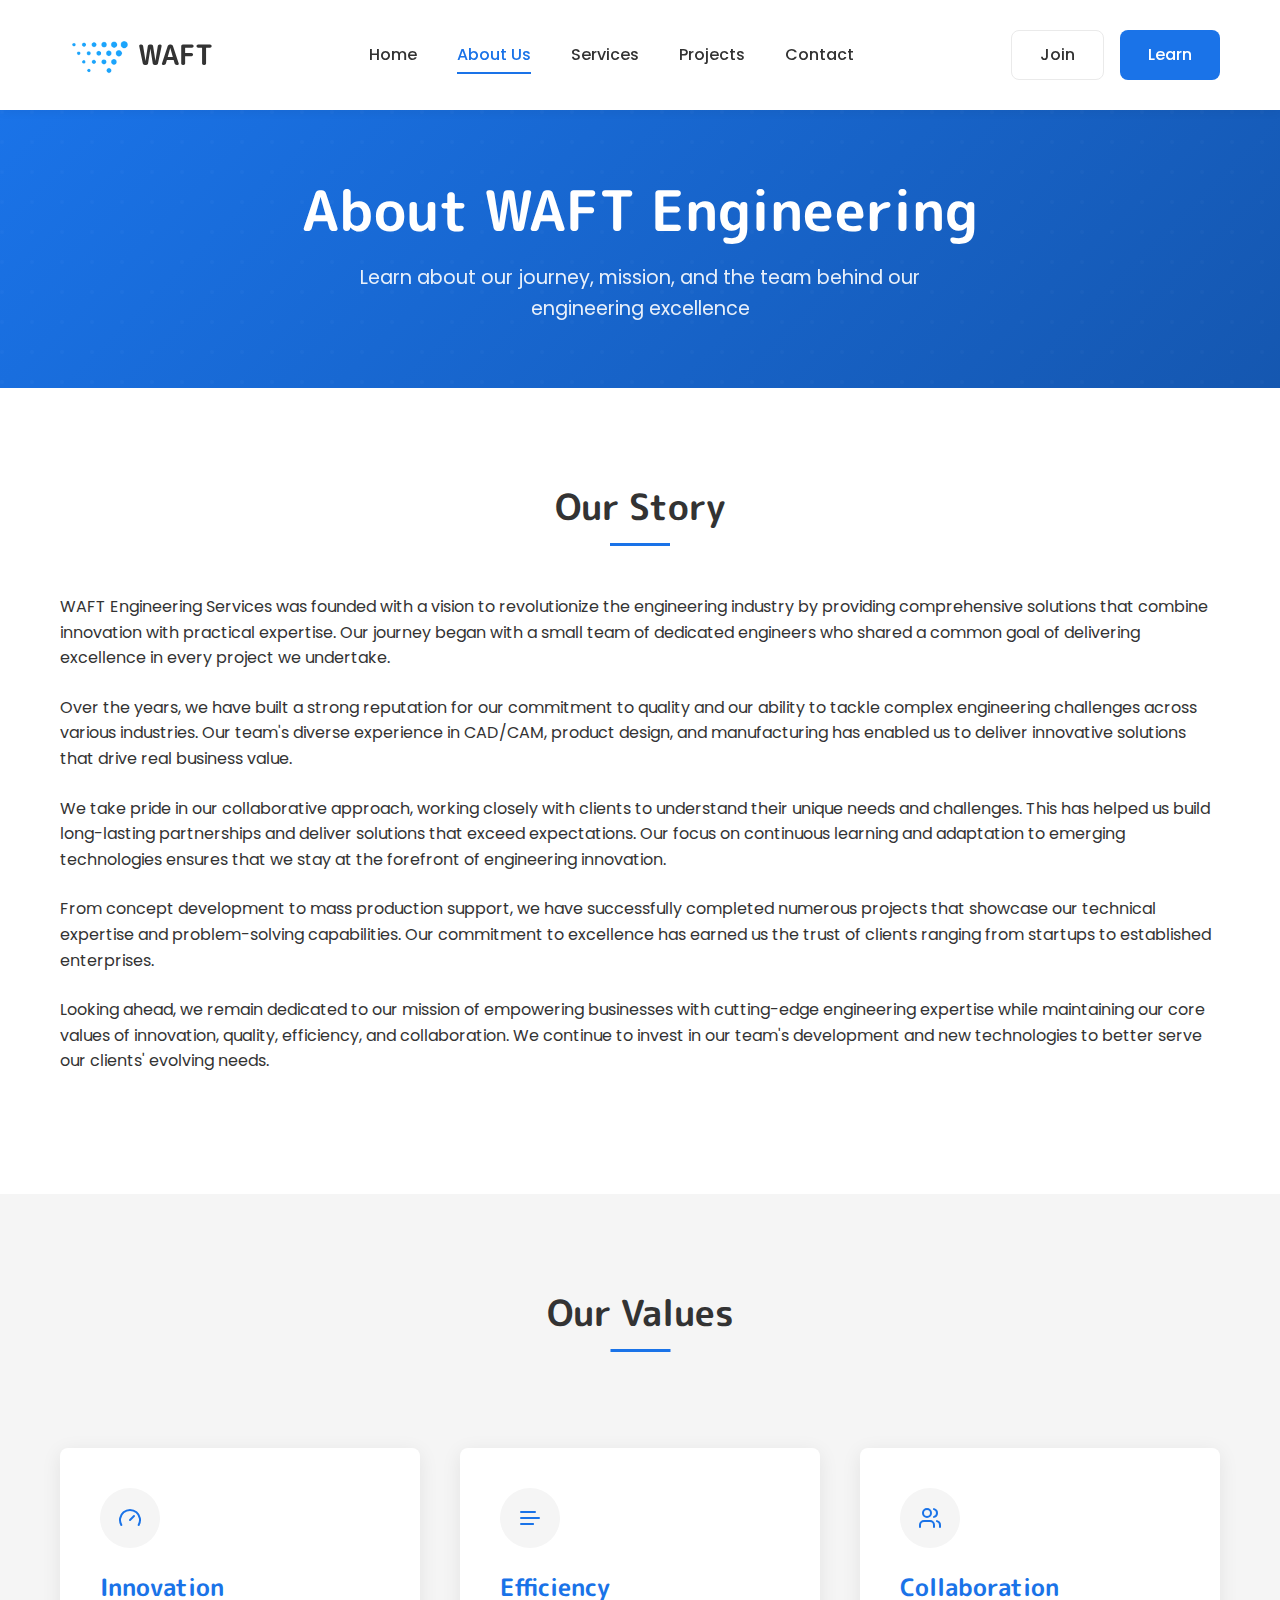
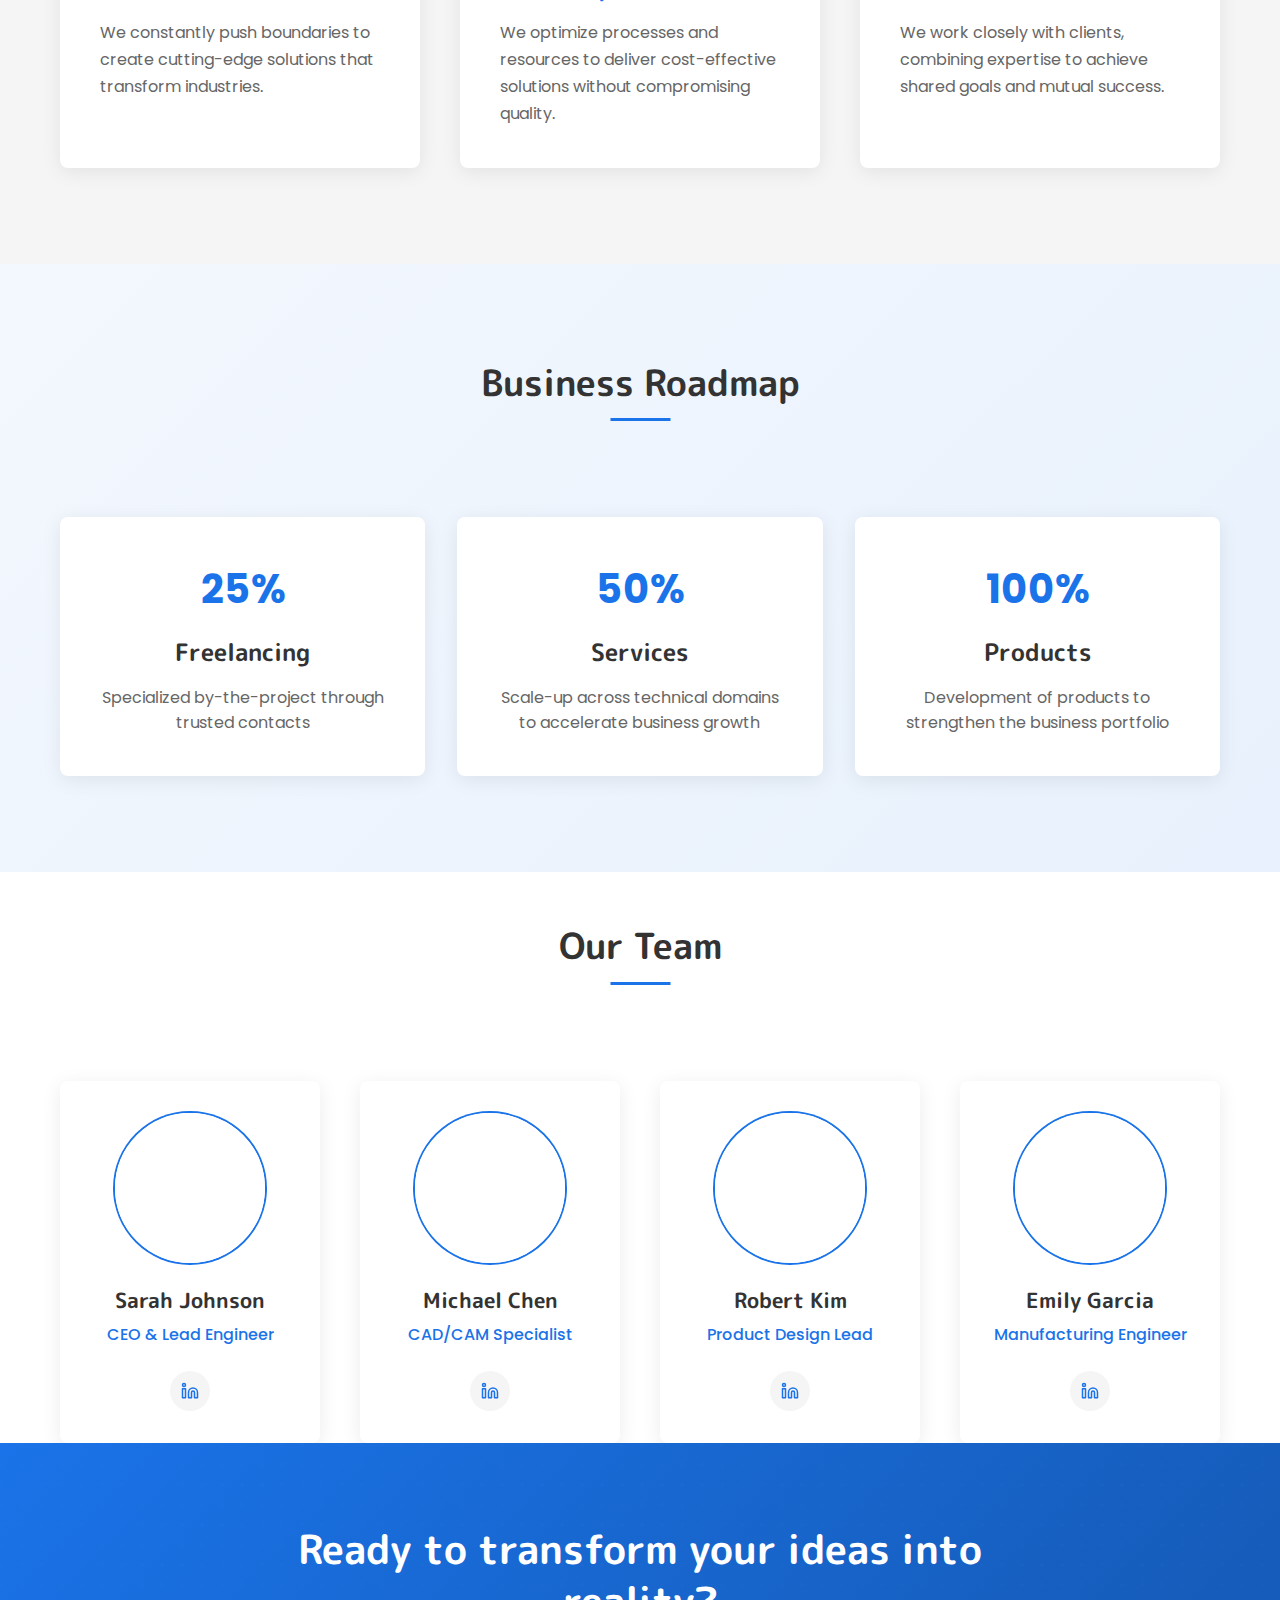
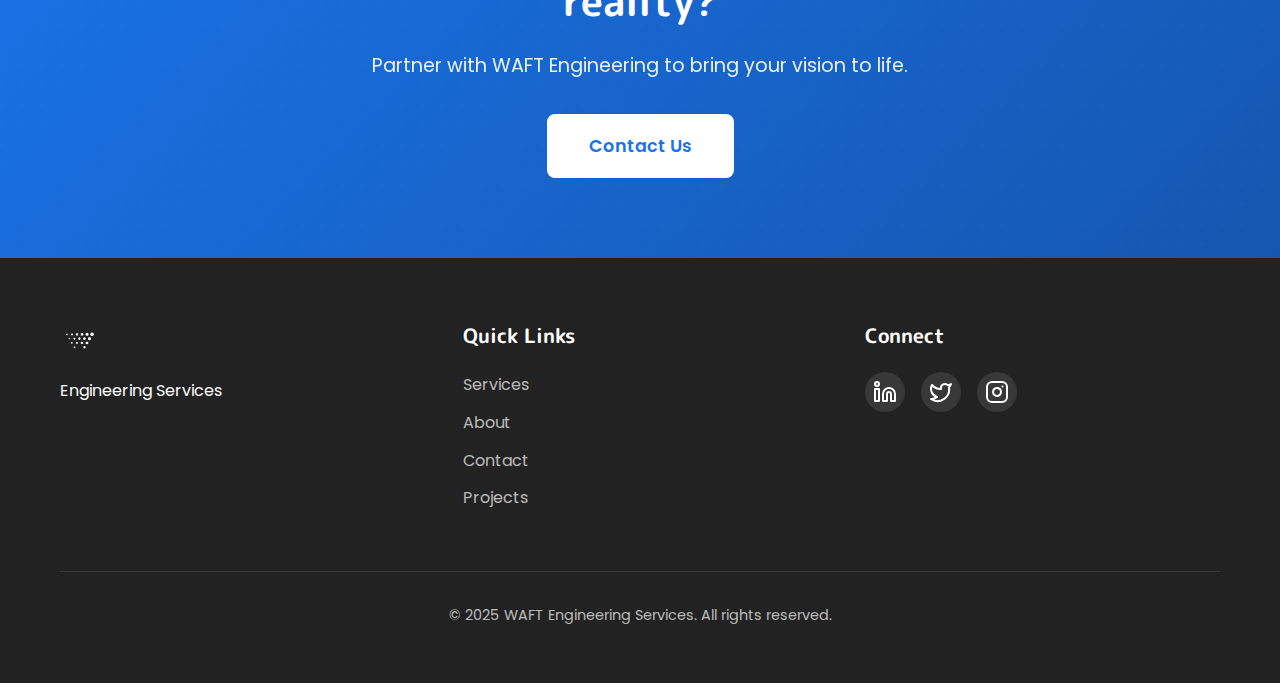
==== about.html @ d43f48ac "Initial commit with mock website" ====
<!DOCTYPE html>
<html lang="en">
<head>
    <meta charset="UTF-8">
    <meta name="viewport" content="width=device-width, initial-scale=1.0">
    <title>About | WAFT Engineering Services</title>
    <link rel="preconnect" href="https://fonts.googleapis.com">
    <link rel="preconnect" href="https://fonts.gstatic.com" crossorigin>
    <link href="https://fonts.googleapis.com/css2?family=M+PLUS+Rounded+1c:wght@400;500;700&family=Poppins:wght@300;400;500;600;700&display=swap" rel="stylesheet">
    <link rel="stylesheet" href="css/style.css">
</head>
<body>
    <!-- Header -->
    <header class="header">
        <div class="container">
            <nav class="navbar">
                <a href="index.html" class="logo">
                    <img src="images/Logo3.png" alt="WAFT Logo" class="logo-img">WAFT
                </a>
                <ul class="nav-links">
                    <li><a href="index.html">Home</a></li>
                    <li><a href="about.html" class="active">About Us</a></li>
                    <li><a href="services.html">Services</a></li>
                    <li><a href="projects.html">Projects</a></li>
                    <li><a href="contact.html">Contact</a></li>
                </ul>
                <div class="auth-buttons">
                    <a href="#" class="btn btn-secondary">Join</a>
                    <a href="#" class="btn btn-primary">Learn</a>
                </div>
            </nav>
        </div>
    </header>

    <main>
        <!-- Page Header -->
        <section class="page-header">
            <div class="container">
                <h1>About WAFT Engineering</h1>
                <p>Learn about our journey, mission, and the team behind our engineering excellence</p>
            </div>
        </section>

        <!-- Our Story Section -->
        <section class="about-story">
            <div class="container">
                <h2 class="section-heading">Our Story</h2>
                <p>WAFT Engineering Services was founded with a vision to revolutionize the engineering industry by providing comprehensive solutions that combine innovation with practical expertise. Our journey began with a small team of dedicated engineers who shared a common goal of delivering excellence in every project we undertake.</p>
                <p>Over the years, we have built a strong reputation for our commitment to quality and our ability to tackle complex engineering challenges across various industries. Our team's diverse experience in CAD/CAM, product design, and manufacturing has enabled us to deliver innovative solutions that drive real business value.</p>
                <p>We take pride in our collaborative approach, working closely with clients to understand their unique needs and challenges. This has helped us build long-lasting partnerships and deliver solutions that exceed expectations. Our focus on continuous learning and adaptation to emerging technologies ensures that we stay at the forefront of engineering innovation.</p>
                <p>From concept development to mass production support, we have successfully completed numerous projects that showcase our technical expertise and problem-solving capabilities. Our commitment to excellence has earned us the trust of clients ranging from startups to established enterprises.</p>
                <p>Looking ahead, we remain dedicated to our mission of empowering businesses with cutting-edge engineering expertise while maintaining our core values of innovation, quality, efficiency, and collaboration. We continue to invest in our team's development and new technologies to better serve our clients' evolving needs.</p>
            </div>
        </section>

        <!-- Our Values Section -->
        <section class="values">
            <div class="container">
                <h2 class="section-heading">Our Values</h2>
                <div class="values-grid">
                    <div class="value-card">
                        <div class="value-icon">
                            <svg xmlns="http://www.w3.org/2000/svg" width="24" height="24" viewBox="0 0 24 24" fill="none" stroke="currentColor" stroke-width="2" stroke-linecap="round" stroke-linejoin="round">
                                <path d="m12 14 4-4"></path>
                                <path d="M3.34 19a10 10 0 1 1 17.32 0"></path>
                            </svg>
                        </div>
                        <h3>Innovation</h3>
                        <p>We constantly push boundaries to create cutting-edge solutions that transform industries.</p>
                    </div>
                    <!-- <div class="value-card">
                        <div class="value-icon">
                            <svg xmlns="http://www.w3.org/2000/svg" width="24" height="24" viewBox="0 0 24 24" fill="none" stroke="currentColor" stroke-width="2" stroke-linecap="round" stroke-linejoin="round">
                                <path d="M14.5 2H6a2 2 0 0 0-2 2v16a2 2 0 0 0 2 2h12a2 2 0 0 0 2-2V7.5L14.5 2z"></path>
                                <polyline points="14 2 14 8 20 8"></polyline>
                                <path d="m9 15 2 2 4-4"></path>
                            </svg>
                        </div>
                        <h3>Quality</h3>
                        <p>Excellence is at the core of everything we do, ensuring reliable and robust engineering solutions.</p>
                    </div> -->
                    <div class="value-card">
                        <div class="value-icon">
                            <svg xmlns="http://www.w3.org/2000/svg" width="24" height="24" viewBox="0 0 24 24" fill="none" stroke="currentColor" stroke-width="2" stroke-linecap="round" stroke-linejoin="round">
                                <path d="M17 6.1H3"></path>
                                <path d="M21 12.1H3"></path>
                                <path d="M15.1 18H3"></path>
                            </svg>
                        </div>
                        <h3>Efficiency</h3>
                        <p>We optimize processes and resources to deliver cost-effective solutions without compromising quality.</p>
                    </div>
                    <div class="value-card">
                        <div class="value-icon">
                            <svg xmlns="http://www.w3.org/2000/svg" width="24" height="24" viewBox="0 0 24 24" fill="none" stroke="currentColor" stroke-width="2" stroke-linecap="round" stroke-linejoin="round">
                                <path d="M16 21v-2a4 4 0 0 0-4-4H6a4 4 0 0 0-4 4v2"></path>
                                <circle cx="9" cy="7" r="4"></circle>
                                <path d="M22 21v-2a4 4 0 0 0-3-3.87"></path>
                                <path d="M16 3.13a4 4 0 0 1 0 7.75"></path>
                            </svg>
                        </div>
                        <h3>Collaboration</h3>
                        <p>We work closely with clients, combining expertise to achieve shared goals and mutual success.</p>
                    </div>
                </div>
            </div>
        </section>

        <!-- Business Roadmap Section -->
        <section class="roadmap">
            <div class="container">
                <h2 class="section-heading">Business Roadmap</h2>
                <div class="roadmap-grid">
                    <div class="roadmap-card">
                        <div class="roadmap-percentage">25%</div>
                        <h3>Freelancing</h3>
                        <p>Specialized by-the-project through trusted contacts</p>
                    </div>
                    <div class="roadmap-card">
                        <div class="roadmap-percentage">50%</div>
                        <h3>Services</h3>
                        <p>Scale-up across technical domains to accelerate business growth</p>
                    </div>
                    <div class="roadmap-card">
                        <div class="roadmap-percentage">100%</div>
                        <h3>Products</h3>
                        <p>Development of products to strengthen the business portfolio</p>
                    </div>
                </div>
            </div>
        </section>

        <!-- Team Section -->
         <br>
         <br>
        <section class="team">
            <div class="container">
                <h2 class="section-heading">Our Team</h2>
                <div class="team-grid">
                    <div class="team-member">
                        <div class="member-photo"></div>
                        <h3>Sarah Johnson</h3>
                        <p>CEO & Lead Engineer</p>
                        <div class="member-social">
                            <a href="#" class="social-link">
                                <svg xmlns="http://www.w3.org/2000/svg" width="18" height="18" viewBox="0 0 24 24" fill="none" stroke="currentColor" stroke-width="2" stroke-linecap="round" stroke-linejoin="round">
                                    <path d="M16 8a6 6 0 0 1 6 6v7h-4v-7a2 2 0 0 0-2-2 2 2 0 0 0-2 2v7h-4v-7a6 6 0 0 1 6-6z"></path>
                                    <rect width="4" height="12" x="2" y="9"></rect>
                                    <circle cx="4" cy="4" r="2"></circle>
                                </svg>
                            </a>
                        </div>
                    </div>
                    <div class="team-member">
                        <div class="member-photo"></div>
                        <h3>Michael Chen</h3>
                        <p>CAD/CAM Specialist</p>
                        <div class="member-social">
                            <a href="#" class="social-link">
                                <svg xmlns="http://www.w3.org/2000/svg" width="18" height="18" viewBox="0 0 24 24" fill="none" stroke="currentColor" stroke-width="2" stroke-linecap="round" stroke-linejoin="round">
                                    <path d="M16 8a6 6 0 0 1 6 6v7h-4v-7a2 2 0 0 0-2-2 2 2 0 0 0-2 2v7h-4v-7a6 6 0 0 1 6-6z"></path>
                                    <rect width="4" height="12" x="2" y="9"></rect>
                                    <circle cx="4" cy="4" r="2"></circle>
                                </svg>
                            </a>
                        </div>
                    </div>
                    <div class="team-member">
                        <div class="member-photo"></div>
                        <h3>Robert Kim</h3>
                        <p>Product Design Lead</p>
                        <div class="member-social">
                            <a href="#" class="social-link">
                                <svg xmlns="http://www.w3.org/2000/svg" width="18" height="18" viewBox="0 0 24 24" fill="none" stroke="currentColor" stroke-width="2" stroke-linecap="round" stroke-linejoin="round">
                                    <path d="M16 8a6 6 0 0 1 6 6v7h-4v-7a2 2 0 0 0-2-2 2 2 0 0 0-2 2v7h-4v-7a6 6 0 0 1 6-6z"></path>
                                    <rect width="4" height="12" x="2" y="9"></rect>
                                    <circle cx="4" cy="4" r="2"></circle>
                                </svg>
                            </a>
                        </div>
                    </div>
                    <div class="team-member">
                        <div class="member-photo"></div>
                        <h3>Emily Garcia</h3>
                        <p>Manufacturing Engineer</p>
                        <div class="member-social">
                            <a href="#" class="social-link">
                                <svg xmlns="http://www.w3.org/2000/svg" width="18" height="18" viewBox="0 0 24 24" fill="none" stroke="currentColor" stroke-width="2" stroke-linecap="round" stroke-linejoin="round">
                                    <path d="M16 8a6 6 0 0 1 6 6v7h-4v-7a2 2 0 0 0-2-2 2 2 0 0 0-2 2v7h-4v-7a6 6 0 0 1 6-6z"></path>
                                    <rect width="4" height="12" x="2" y="9"></rect>
                                    <circle cx="4" cy="4" r="2"></circle>
                                </svg>
                            </a>
                        </div>
                    </div>
                </div>
            </div>
        </section>

        <!-- CTA Section -->
        <section class="cta">
            <div class="container">
                <div class="cta-content">
                    <h2>Ready to transform your ideas into reality?</h2>
                    <p>Partner with WAFT Engineering to bring your vision to life.</p>
                    <a href="contact.html" class="btn btn-primary">Contact Us</a>
                </div>
            </div>
        </section>
    </main>

    <!-- Footer -->
    <footer class="footer">
        <div class="container">
            <div class="footer-grid">
                <div class="footer-info">
                    <div class="footer-logo">
                        <img src="images/Logo3.png" alt="WAFT Logo" class="logo-img">
                    </div>
                    <p>Engineering Services</p>
                </div>
                <div class="footer-links">
                    <h3>Quick Links</h3>
                    <ul>
                        <li><a href="services.html">Services</a></li>
                        <li><a href="about.html">About</a></li>
                        <li><a href="contact.html">Contact</a></li>
                        <li><a href="projects.html">Projects</a></li>
                    </ul>
                </div>
                <div class="footer-contact">
                    <h3>Connect</h3>
                    <div class="social-links">
                        <a href="#" class="social-link">
                            <svg xmlns="http://www.w3.org/2000/svg" width="24" height="24" viewBox="0 0 24 24" fill="none" stroke="currentColor" stroke-width="2" stroke-linecap="round" stroke-linejoin="round">
                                <path d="M16 8a6 6 0 0 1 6 6v7h-4v-7a2 2 0 0 0-2-2 2 2 0 0 0-2 2v7h-4v-7a6 6 0 0 1 6-6z"></path>
                                <rect width="4" height="12" x="2" y="9"></rect>
                                <circle cx="4" cy="4" r="2"></circle>
                            </svg>
                        </a>
                        <a href="#" class="social-link">
                            <svg xmlns="http://www.w3.org/2000/svg" width="24" height="24" viewBox="0 0 24 24" fill="none" stroke="currentColor" stroke-width="2" stroke-linecap="round" stroke-linejoin="round">
                                <path d="M22 4s-.7 2.1-2 3.4c1.6 10-9.4 17.3-18 11.6 2.2.1 4.4-.6 6-2C3 15.5.5 9.6 3 5c2.2 2.6 5.6 4.1 9 4-.9-4.2 4-6.6 7-3.8 1.1 0 3-1.2 3-1.2z"></path>
                            </svg>
                        </a>
                        <a href="#" class="social-link">
                            <svg xmlns="http://www.w3.org/2000/svg" width="24" height="24" viewBox="0 0 24 24" fill="none" stroke="currentColor" stroke-width="2" stroke-linecap="round" stroke-linejoin="round">
                                <rect width="20" height="20" x="2" y="2" rx="5" ry="5"></rect>
                                <path d="M16 11.37A4 4 0 1 1 12.63 8 4 4 0 0 1 16 11.37z"></path>
                                <line x1="17.5" x2="17.51" y1="6.5" y2="6.5"></line>
                            </svg>
                        </a>
                    </div>
                </div>
            </div>
            <div class="footer-bottom">
                <p>&copy; 2025 WAFT Engineering Services. All rights reserved.</p>
            </div>
        </div>
    </footer>

    <script src="js/main.js"></script>
</body>
</html>
---- css/style.css ----
/* Base Styles */
:root {
    --color-primary: #1a73e8;
    --color-primary-dark: #1557b0;
    --color-secondary: #f5f5f5;
    --color-dark: #222;
    --color-text: #333;
    --color-text-light: #666;
    --color-background: #fff;
    --color-border: #eaeaea;
    --border-radius: 8px;
    --box-shadow: 0 4px 20px rgba(0, 0, 0, 0.08);
    --transition: all 0.3s ease;
}

* {
    margin: 0;
    padding: 0;
    box-sizing: border-box;
}

html {
    scroll-behavior: smooth;
}

body {
    font-family: 'Poppins', sans-serif;
    font-size: 16px;
    line-height: 1.6;
    color: var(--color-text);
    background-color: var(--color-background);
}

.container {
    width: 100%;
    max-width: 1200px;
    margin: 0 auto;
    padding: 0 20px;
}

/* Typography */
h1, h2, h3, h4, h5, h6 {
    font-family: 'M PLUS Rounded 1c', sans-serif;
    font-weight: 700;
    line-height: 1.3;
    margin-bottom: 1rem;
}

h1 {
    font-size: 2.75rem;
}

h2 {
    font-size: 2.25rem;
}

h3 {
    font-size: 1.5rem;
}

p {
    margin-bottom: 1.5rem;
}

a {
    text-decoration: none;
    color: var(--color-primary);
    transition: var(--transition);
}

.section-heading {
    text-align: center;
    margin-bottom: 3rem;
    position: relative;
    display: inline-block;
    left: 50%;
    transform: translateX(-50%);
}

.section-heading::after {
    content: '';
    display: block;
    width: 60px;
    height: 3px;
    background-color: var(--color-primary);
    margin: 0.75rem auto 0;
}

/* Buttons */
.btn {
    display: inline-flex;
    align-items: center;
    justify-content: center;
    padding: 0.7rem 1.75rem;
    border-radius: var(--border-radius);
    font-weight: 500;
    cursor: pointer;
    transition: var(--transition);
    font-size: 1rem;
}

.btn-primary {
    background-color: var(--color-primary);
    color: white;
    border: none;
}

.btn-primary:hover {
    background-color: var(--color-primary-dark);
    transform: translateY(-2px);
    box-shadow: 0 6px 15px rgba(26, 115, 232, 0.25);
}

.btn-secondary {
    background-color: white;
    color: var(--color-text);
    border: 1px solid var(--color-border);
}

.btn-secondary:hover {
    background-color: var(--color-secondary);
    transform: translateY(-2px);
    box-shadow: 0 6px 15px rgba(0, 0, 0, 0.05);
}

/* Header & Navigation */
.header {
    padding: 1.25rem 0;
    background-color: var(--color-background);
    position: sticky;
    top: 0;
    z-index: 100;
    box-shadow: 0 2px 10px rgba(0, 0, 0, 0.05);
}

.navbar {
    display: flex;
    justify-content: space-between;
    align-items: center;
}

.logo {
    font-family: 'M PLUS Rounded 1c', sans-serif;
    font-weight: 700;
    font-size: 1.75rem;
    color: var(--color-text);
    text-decoration: none;
    display: flex;
    align-items: center;
}

.logo-img {
    height: 70px; /* Adjust height while maintaining aspect ratio */
    width: auto;
    max-width: 150px; /* Maximum width to prevent oversized logos */
    object-fit: contain; /* Ensures the image maintains its aspect ratio */
}

.nav-links {
    display: flex;
    list-style: none;
    margin: 0;
    padding: 0;
}

.nav-links li {
    margin: 0 1.25rem;
}

.nav-links a {
    color: var(--color-text);
    text-decoration: none;
    font-weight: 500;
    padding: 0.5rem 0;
    position: relative;
    transition: var(--transition);
}

.nav-links a::after {
    content: '';
    position: absolute;
    bottom: 0;
    left: 0;
    width: 0;
    height: 2px;
    background-color: var(--color-primary);
    transition: var(--transition);
}

.nav-links a:hover,
.nav-links a.active {
    color: var(--color-primary);
}

.nav-links a:hover::after,
.nav-links a.active::after {
    width: 100%;
}

.auth-buttons {
    display: flex;
    gap: 1rem;
}

/* Hero Section */
.hero {
    padding: 5rem 0 4rem;
}

.hero-grid {
    display: grid;
    grid-template-columns: 1fr 1fr;
    align-items: center;
    gap: 3rem;
}

.hero-content h1 {
    margin-bottom: 1.5rem;
}

.hero-content p {
    font-size: 1.1rem;
    color: var(--color-text-light);
    margin-bottom: 2rem;
}

.hero-buttons {
    display: flex;
    gap: 1rem;
}

.hero-image img {
    width: 100%;
    border-radius: var(--border-radius);
    box-shadow: var(--box-shadow);
    transition: var(--transition);
}

.hero-image img:hover {
    transform: scale(1.02);
    box-shadow: 0 6px 30px rgba(0, 0, 0, 0.12);
}

/* Services Section */
.services {
    padding: 5rem 0;
    background-color: var(--color-secondary);
}

.services-grid {
    display: grid;
    grid-template-columns: repeat(auto-fit, minmax(240px, 1fr));
    gap: 2rem;
}

.service-card {
    background-color: var(--color-background);
    border-radius: var(--border-radius);
    padding: 2rem;
    text-align: center;
    box-shadow: var(--box-shadow);
    transition: var(--transition);
}

.service-card:hover {
    transform: translateY(-10px);
    box-shadow: 0 15px 30px rgba(0, 0, 0, 0.1);
}

.service-icon {
    width: 70px;
    height: 70px;
    margin: 0 auto 1.5rem;
    display: flex;
    align-items: center;
    justify-content: center;
    background-color: var(--color-secondary);
    color: var(--color-primary);
    border-radius: 50%;
    transition: var(--transition);
}

.service-card:hover .service-icon {
    background-color: var(--color-primary);
    color: white;
}

.service-card h3 {
    margin-bottom: 1rem;
}

.service-card p {
    color: var(--color-text-light);
    margin-bottom: 0;
}

/* Service Process Section */
.service-process {
    padding: 5rem 0;
    background: linear-gradient(135deg, rgba(26, 115, 232, 0.05), rgba(26, 115, 232, 0.1));
}

.process-timeline {
    max-width: 1000px;
    margin: 3rem auto 0;
    position: relative;
    padding: 2rem 0;
}

.process-step {
    display: grid;
    grid-template-columns: 80px 1fr;
    gap: 2rem;
    margin-bottom: 3rem;
    position: relative;
    opacity: 0.8;
    transform: translateX(-10px);
    transition: var(--transition);
}

.process-step:last-child {
    margin-bottom: 0;
}

.process-step::before {
    content: '';
    position: absolute;
    left: 40px;
    top: 60px;
    bottom: -60px;
    width: 2px;
    background: var(--color-primary);
    opacity: 0.2;
}

.process-step:last-child::before {
    display: none;
}

.process-step:hover {
    opacity: 1;
    transform: translateX(0);
}

.step-number {
    width: 60px;
    height: 60px;
    background: var(--color-primary);
    color: white;
    border-radius: 50%;
    display: flex;
    align-items: center;
    justify-content: center;
    font-size: 1.5rem;
    font-weight: 600;
    position: relative;
    box-shadow: 0 0 0 8px rgba(26, 115, 232, 0.1);
    transition: var(--transition);
}

.process-step:hover .step-number {
    transform: scale(1.1);
    box-shadow: 0 0 0 12px rgba(26, 115, 232, 0.1);
}

.step-content {
    padding: 1.5rem 2rem;
    background: var(--color-background);
    border-radius: var(--border-radius);
    box-shadow: var(--box-shadow);
    position: relative;
    transition: var(--transition);
}

.step-content::before {
    content: '';
    position: absolute;
    left: -10px;
    top: 20px;
    width: 20px;
    height: 20px;
    background: var(--color-background);
    transform: rotate(45deg);
    box-shadow: -5px 5px 10px rgba(0, 0, 0, 0.05);
}

.process-step:hover .step-content {
    transform: translateY(-5px);
    box-shadow: 0 15px 30px rgba(0, 0, 0, 0.1);
}

.step-content h3 {
    color: var(--color-primary);
    margin-bottom: 0.75rem;
}

.step-content p {
    color: var(--color-text-light);
    margin-bottom: 0;
    line-height: 1.6;
}

@media (max-width: 768px) {
    .process-step {
        grid-template-columns: 60px 1fr;
        gap: 1.5rem;
    }
    
    .process-step::before {
        left: 30px;
    }
    
    .step-number {
        width: 50px;
        height: 50px;
        font-size: 1.25rem;
    }
    
    .step-content {
        padding: 1.25rem 1.5rem;
    }
}

/* Workflow Section */
.workflow {
    padding: 5rem 0;
}

.workflow-steps {
    display: flex;
    justify-content: space-between;
    margin: 4rem 0;
    position: relative;
    max-width: 900px;
    margin-left: auto;
    margin-right: auto;
}

.step {
    display: flex;
    flex-direction: column;
    align-items: center;
    text-align: center;
    position: relative;
    z-index: 1;
}

.connector {
    position: absolute;
    top: 30px;
    left: calc(50% + 30px);
    height: 2px;
    background-color: var(--color-border);
    width: calc(100% - 30px);
    z-index: 0;
}

.step:last-child .connector {
    display: none;
}

.step-number {
    width: 60px;
    height: 60px;
    background-color: var(--color-primary);
    color: white;
    border-radius: 50%;
    display: flex;
    align-items: center;
    justify-content: center;
    margin-bottom: 1rem;
    font-weight: 600;
    font-size: 1.25rem;
    position: relative;
    z-index: 2;
    transition: var(--transition);
}

.step:hover .step-number {
    transform: scale(1.1);
    box-shadow: 0 5px 15px rgba(26, 115, 232, 0.3);
}

.step p {
    font-weight: 500;
    margin-bottom: 0;
}

.workflow-action {
    text-align: center;
    margin-top: 3rem;
}

/* Testimonials */
.testimonials {
    padding: 5rem 0;
    background-color: var(--color-secondary);
}

.testimonial {
    background-color: var(--color-background);
    border-radius: var(--border-radius);
    padding: 2.5rem;
    box-shadow: var(--box-shadow);
    max-width: 800px;
    margin: 0 auto;
}

.testimonial-content {
    margin-bottom: 1.5rem;
}

.testimonial-content p {
    font-size: 1.1rem;
    font-style: italic;
    margin-bottom: 0;
}

.testimonial-author {
    display: flex;
    align-items: center;
}

.author-image {
    width: 60px;
    height: 60px;
    border-radius: 50%;
    background-color: #ddd;
    margin-right: 1rem;
}

.author-info h4 {
    margin-bottom: 0.25rem;
}

.author-info p {
    color: var(--color-text-light);
    margin-bottom: 0;
}

/* Footer */
.footer {
    background-color: var(--color-dark);
    color: white;
    padding: 4rem 0 2rem;
}

.footer-grid {
    display: grid;
    grid-template-columns: repeat(auto-fit, minmax(200px, 1fr));
    gap: 3rem;
    margin-bottom: 3rem;
}

.footer-logo {
    font-family: 'M PLUS Rounded 1c', sans-serif;
    font-weight: 700;
    font-size: 1.75rem;
    margin-bottom: 0.5rem;
}

.footer-logo .logo-img {
    height: 35px; /* Slightly smaller in footer */
    filter: brightness(0) invert(1); /* Makes the logo white in the footer */
}

.footer h3 {
    font-size: 1.25rem;
    margin-bottom: 1.5rem;
    color: white;
}

.footer-links ul {
    list-style: none;
}

.footer-links li {
    margin-bottom: 0.75rem;
}

.footer-links a {
    color: rgba(255, 255, 255, 0.7);
    transition: var(--transition);
}

.footer-links a:hover {
    color: white;
}

.social-links {
    display: flex;
    gap: 1rem;
}

.social-link {
    width: 40px;
    height: 40px;
    display: flex;
    align-items: center;
    justify-content: center;
    background-color: rgba(255, 255, 255, 0.1);
    border-radius: 50%;
    transition: var(--transition);
    color: white;
}

.social-link:hover {
    background-color: var(--color-primary);
    transform: translateY(-3px);
}

.footer-bottom {
    text-align: center;
    padding-top: 2rem;
    border-top: 1px solid rgba(255, 255, 255, 0.1);
    color: rgba(255, 255, 255, 0.7);
    font-size: 0.9rem;
}

/* Technologies Section */
.technologies {
    padding: 5rem 0;
    background-color: var(--color-secondary);
}

.tech-grid {
    display: grid;
    grid-template-columns: repeat(auto-fit, minmax(250px, 1fr));
    gap: 2rem;
    margin-top: 3rem;
}

.tech-category {
    background-color: var(--color-background);
    border-radius: var(--border-radius);
    padding: 2rem;
    box-shadow: var(--box-shadow);
    transition: var(--transition);
}

.tech-category:hover {
    transform: translateY(-5px);
    box-shadow: 0 15px 30px rgba(0, 0, 0, 0.1);
}

.tech-category h3 {
    color: var(--color-primary);
    margin-bottom: 1.5rem;
    text-align: center;
    font-size: 1.3rem;
}

.tech-list {
    list-style: none;
    padding: 0;
    margin: 0;
}

.tech-list li {
    padding: 0.75rem 1rem;
    margin-bottom: 0.5rem;
    background-color: var(--color-secondary);
    border-radius: var(--border-radius);
    font-weight: 500;
    text-align: center;
    transition: var(--transition);
}

.tech-list li:hover {
    background-color: var(--color-primary);
    color: white;
    transform: translateX(5px);
}

/* Pricing Section */
.pricing {
    padding: 5rem 0;
}

.pricing-grid {
    display: grid;
    grid-template-columns: repeat(auto-fit, minmax(280px, 1fr));
    gap: 2rem;
    margin-top: 3rem;
}

.pricing-card {
    background-color: var(--color-background);
    border-radius: var(--border-radius);
    padding: 2.5rem;
    box-shadow: var(--box-shadow);
    transition: var(--transition);
    border: 1px solid var(--color-border);
}

.pricing-card.featured {
    border: 2px solid var(--color-primary);
    transform: translateY(-10px);
}

.pricing-card:hover {
    transform: translateY(-5px);
    box-shadow: 0 15px 30px rgba(0, 0, 0, 0.1);
}

.pricing-header {
    text-align: center;
    margin-bottom: 2rem;
}

.pricing-header h3 {
    color: var(--color-primary);
    margin-bottom: 0.5rem;
}

.pricing-value {
    font-size: 1.5rem;
    font-weight: 600;
    color: var(--color-text);
}

.pricing-features {
    list-style: none;
    padding: 0;
    margin: 0 0 2rem 0;
}

.pricing-features li {
    padding: 0.75rem 0;
    border-bottom: 1px solid var(--color-border);
    display: flex;
    align-items: center;
}

.pricing-features li::before {
    content: '✓';
    color: var(--color-primary);
    margin-right: 0.75rem;
    font-weight: bold;
}

.pricing-action {
    text-align: center;
}

.pricing-action .btn {
    width: 100%;
}

/* Enhanced Team Section */
.team-grid {
    display: grid;
    grid-template-columns: repeat(auto-fit, minmax(250px, 1fr));
    gap: 2.5rem;
    margin-top: 3rem;
}

.team-member {
    background-color: var(--color-background);
    border-radius: var(--border-radius);
    padding: 2rem;
    text-align: center;
    box-shadow: var(--box-shadow);
    transition: var(--transition);
    position: relative;
    overflow: hidden;
}

.team-member::before {
    content: '';
    position: absolute;
    top: 0;
    left: 0;
    width: 100%;
    height: 100%;
    background: linear-gradient(135deg, var(--color-primary), var(--color-primary-dark));
    opacity: 0;
    transition: var(--transition);
    z-index: 1;
}

.team-member:hover {
    transform: translateY(-10px);
}

.member-photo {
    width: 150px;
    height: 150px;
    border-radius: 50%;
    margin: 0 auto 1.5rem;
    overflow: hidden;
    border: 3px solid var(--color-background);
    box-shadow: 0 0 0 2px var(--color-primary);
    transition: var(--transition);
    position: relative;
    z-index: 2;
}

.team-member:hover .member-photo {
    transform: scale(1.1);
    box-shadow: 0 0 0 3px var(--color-primary);
}

.team-member h3 {
    color: var(--color-text);
    margin-bottom: 0.5rem;
    font-size: 1.3rem;
    position: relative;
    z-index: 2;
}

.team-member p {
    color: var(--color-primary);
    font-weight: 500;
    margin-bottom: 1.5rem;
    position: relative;
    z-index: 2;
}

.member-social {
    display: flex;
    justify-content: center;
    gap: 1rem;
    position: relative;
    z-index: 2;
}

.member-social .social-link {
    width: 40px;
    height: 40px;
    display: flex;
    align-items: center;
    justify-content: center;
    background-color: var(--color-secondary);
    border-radius: 50%;
    transition: var(--transition);
    color: var(--color-primary);
}

.member-social .social-link:hover {
    background-color: var(--color-primary);
    color: white;
    transform: translateY(-3px);
}

/* Enhanced CTA Section */
.cta {
    background: linear-gradient(135deg, var(--color-primary), var(--color-primary-dark));
    color: white;
    padding: 5rem 0;
    position: relative;
    overflow: hidden;
}

.cta::before {
    content: '';
    position: absolute;
    top: 0;
    left: 0;
    width: 100%;
    height: 100%;
    background: url('data:image/svg+xml,<svg width="20" height="20" viewBox="0 0 20 20" xmlns="http://www.w3.org/2000/svg"><circle cx="2" cy="2" r="2" fill="white" opacity="0.1"/></svg>') repeat;
    opacity: 0.1;
}

.cta-content {
    text-align: center;
    max-width: 800px;
    margin: 0 auto;
    position: relative;
    z-index: 1;
}

.cta-content h2 {
    font-size: 2.5rem;
    margin-bottom: 1.5rem;
    color: white;
}

.cta-content p {
    font-size: 1.2rem;
    margin-bottom: 2rem;
    opacity: 0.9;
}

.cta .btn-primary {
    background-color: white;
    color: var(--color-primary);
    padding: 1rem 2.5rem;
    font-size: 1.1rem;
    font-weight: 600;
    border: 2px solid white;
}

.cta .btn-primary:hover {
    background-color: transparent;
    color: white;
}

/* Page Header Enhancement */
.page-header {
    background: linear-gradient(135deg, var(--color-primary), var(--color-primary-dark));
    color: white;
    padding: 4rem 0;
    text-align: center;
    position: relative;
    overflow: hidden;
}

.page-header::before {
    content: '';
    position: absolute;
    width: 100%;
    height: 100%;
    top: 0;
    left: 0;
    background: url('data:image/svg+xml,<svg width="30" height="30" viewBox="0 0 30 30" xmlns="http://www.w3.org/2000/svg"><circle cx="2" cy="2" r="2" fill="white" opacity="0.1"/></svg>') repeat;
    opacity: 0.2;
}

.page-header h1 {
    font-size: 3.5rem;
    margin-bottom: 1rem;
    animation: fadeInUp 0.8s ease;
}

.page-header p {
    font-size: 1.2rem;
    max-width: 600px;
    margin: 0 auto;
    opacity: 0.9;
    animation: fadeInUp 0.8s ease 0.2s backwards;
}

/* About Story Section Enhancement */
.about-story {
    padding: 6rem 0;
}

.about-content {
    max-width: 800px;
    margin: 0 auto;
    animation: fadeInUp 0.8s ease;
}

.about-content h2 {
    color: var(--color-primary);
    margin-bottom: 2rem;
    position: relative;
    text-align: center;
}

.about-content h2::after {
    content: '';
    display: block;
    width: 80px;
    height: 4px;
    background: var(--color-primary);
    margin: 1rem auto 0;
    border-radius: 2px;
}

.about-content p {
    font-size: 1.1rem;
    color: var(--color-text-light);
    margin-bottom: 1.5rem;
    line-height: 1.8;
    text-align: justify;
}

/* Values Section Enhancement */
.values {
    padding: 6rem 0;
    background-color: var(--color-secondary);
}

.values-grid {
    display: grid;
    grid-template-columns: repeat(auto-fit, minmax(280px, 1fr));
    gap: 2.5rem;
    margin-top: 3rem;
}

.value-card {
    background: var(--color-background);
    padding: 2.5rem;
    border-radius: var(--border-radius);
    box-shadow: var(--box-shadow);
    transition: var(--transition);
    position: relative;
    overflow: hidden;
    animation: fadeInUp 0.8s ease;
}

.value-card::before {
    content: '';
    position: absolute;
    width: 100%;
    height: 3px;
    background: var(--color-primary);
    bottom: 0;
    left: 0;
    transform: scaleX(0);
    transform-origin: left;
    transition: transform 0.3s ease;
}

.value-card:hover {
    transform: translateY(-10px);
}

.value-card:hover::before {
    transform: scaleX(1);
}

.value-icon {
    width: 60px;
    height: 60px;
    background: var(--color-secondary);
    border-radius: 50%;
    display: flex;
    align-items: center;
    justify-content: center;
    margin-bottom: 1.5rem;
    color: var(--color-primary);
    transition: var(--transition);
}

.value-card:hover .value-icon {
    background: var(--color-primary);
    color: white;
    transform: rotateY(180deg);
}

.value-card h3 {
    color: var(--color-primary);
    margin-bottom: 1rem;
}

.value-card p {
    color: var(--color-text-light);
    line-height: 1.7;
    margin: 0;
}

/* Business Roadmap Enhancement */
.roadmap {
    padding: 6rem 0;
    background: linear-gradient(135deg, rgba(26, 115, 232, 0.05), rgba(26, 115, 232, 0.1));
}

.roadmap-grid {
    display: grid;
    grid-template-columns: repeat(auto-fit, minmax(250px, 1fr));
    gap: 2rem;
    margin-top: 3rem;
}

.roadmap-card {
    background: var(--color-background);
    padding: 2.5rem;
    border-radius: var(--border-radius);
    text-align: center;
    position: relative;
    overflow: hidden;
    box-shadow: var(--box-shadow);
    transition: var(--transition);
    animation: fadeInUp 0.8s ease;
}

.roadmap-percentage {
    font-size: 2.5rem;
    font-weight: 700;
    color: var(--color-primary);
    margin-bottom: 1rem;
    position: relative;
    display: inline-block;
}

.roadmap-percentage::after {
    content: '';
    position: absolute;
    width: 40px;
    height: 40px;
    background: var(--color-primary);
    opacity: 0.1;
    border-radius: 50%;
    top: 50%;
    left: 50%;
    transform: translate(-50%, -50%);
    z-index: -1;
    transition: var(--transition);
}

.roadmap-card:hover .roadmap-percentage::after {
    width: 60px;
    height: 60px;
}

.roadmap-card h3 {
    color: var(--color-text);
    margin-bottom: 1rem;
}

.roadmap-card p {
    color: var(--color-text-light);
    margin: 0;
}

/* Contact Info Section */
.contact-info {
    padding: 5rem 0;
    background: linear-gradient(135deg, rgba(26, 115, 232, 0.05), rgba(26, 115, 232, 0.1));
}

.contact-info-grid {
    display: grid;
    grid-template-columns: repeat(auto-fit, minmax(280px, 1fr));
    gap: 2rem;
}

.contact-card {
    background: var(--color-background);
    padding: 2.5rem;
    border-radius: var(--border-radius);
    text-align: center;
    box-shadow: var(--box-shadow);
    transition: var(--transition);
    animation: fadeInUp 0.8s ease;
}

.contact-card:hover {
    transform: translateY(-10px);
    box-shadow: 0 15px 30px rgba(0, 0, 0, 0.1);
}

.contact-icon {
    width: 64px;
    height: 64px;
    margin: 0 auto 1.5rem;
    background: var(--color-secondary);
    border-radius: 50%;
    display: flex;
    align-items: center;
    justify-content: center;
    color: var(--color-primary);
    transition: var(--transition);
}

.contact-card:hover .contact-icon {
    background: var(--color-primary);
    color: white;
    transform: rotateY(180deg);
}

.contact-card h3 {
    color: var(--color-text);
    margin-bottom: 1rem;
}

.contact-card p {
    color: var(--color-text-light);
    margin-bottom: 0.5rem;
}

/* Contact Form Section */
.contact-form-section {
    padding: 5rem 0;
    background: var(--color-background);
}

.contact-grid {
    display: grid;
    grid-template-columns: 1fr 1fr;
    gap: 4rem;
    align-items: start;
}

.form-wrapper {
    animation: fadeInLeft 1s ease;
}

.contact-form {
    background: var(--color-background);
    padding: 2rem;
    border-radius: var(--border-radius);
    box-shadow: var(--box-shadow);
}

.form-group {
    margin-bottom: 1.5rem;
}

.form-group label {
    display: block;
    margin-bottom: 0.5rem;
    color: var(--color-text);
    font-weight: 500;
}

.form-group input,
.form-group select,
.form-group textarea {
    width: 100%;
    padding: 0.75rem 1rem;
    border: 1px solid var(--color-border);
    border-radius: var(--border-radius);
    background: var(--color-background);
    color: var(--color-text);
    font-family: inherit;
    font-size: 1rem;
    transition: var(--transition);
}

.form-group input:focus,
.form-group select:focus,
.form-group textarea:focus {
    outline: none;
    border-color: var(--color-primary);
    box-shadow: 0 0 0 3px rgba(26, 115, 232, 0.1);
}

.form-group textarea {
    resize: vertical;
    min-height: 120px;
}

.contact-form .btn {
    width: 100%;
    padding: 1rem;
    font-size: 1.1rem;
}

.map-wrapper {
    animation: fadeInRight 1s ease;
}

.map-container {
    height: 100%;
    min-height: 500px;
    border-radius: var(--border-radius);
    overflow: hidden;
    box-shadow: var(--box-shadow);
}

/* FAQ Section */
.faq-section {
    padding: 5rem 0;
    background: var(--color-secondary);
}

.faq-grid {
    display: grid;
    grid-template-columns: repeat(auto-fit, minmax(400px, 1fr));
    gap: 2rem;
    margin-top: 3rem;
}

.faq-item {
    background: var(--color-background);
    padding: 2rem;
    border-radius: var(--border-radius);
    box-shadow: var(--box-shadow);
    transition: var(--transition);
    animation: fadeInUp 0.8s ease;
}

.faq-item:hover {
    transform: translateY(-5px);
    box-shadow: 0 15px 30px rgba(0, 0, 0, 0.1);
}

.faq-item h3 {
    color: var(--color-primary);
    margin-bottom: 1rem;
    font-size: 1.2rem;
}

.faq-item p {
    color: var(--color-text-light);
    margin: 0;
    line-height: 1.6;
}

/* Projects Page */
.featured-projects {
    padding: 5rem 0;
    background-color: var(--color-secondary);
}

.projects-grid {
    display: grid;
    grid-template-columns: repeat(auto-fit, minmax(350px, 1fr));
    gap: 2rem;
}

.project-card {
    background-color: var(--color-background);
    border-radius: var(--border-radius);
    overflow: hidden;
    box-shadow: var(--box-shadow);
    transition: var(--transition);
}

.project-card:hover {
    transform: translateY(-5px);
    box-shadow: 0 15px 30px rgba(0, 0, 0, 0.1);
}

.project-image {
    width: 100%;
    height: 250px;
    overflow: hidden;
}

.project-image img {
    width: 100%;
    height: 100%;
    object-fit: cover;
    transition: var(--transition);
}

.project-card:hover .project-image img {
    transform: scale(1.05);
}

.project-content {
    padding: 1.5rem;
}

.project-content h3 {
    margin-bottom: 0.5rem;
    color: var(--color-dark);
}

.project-category {
    color: var(--color-primary);
    font-weight: 500;
    margin-bottom: 1rem;
}

.project-description {
    color: var(--color-text-light);
    margin-bottom: 1.5rem;
    line-height: 1.6;
}

.project-tech {
    display: flex;
    flex-wrap: wrap;
    gap: 0.5rem;
}

.tech-tag {
    background-color: var(--color-secondary);
    color: var(--color-text);
    padding: 0.25rem 0.75rem;
    border-radius: 20px;
    font-size: 0.875rem;
    transition: var(--transition);
}

.tech-tag:hover {
    background-color: var(--color-primary);
    color: white;
}

@media (max-width: 768px) {
    .projects-grid {
        grid-template-columns: 1fr;
    }
    
    .project-image {
        height: 200px;
    }
}

/* Responsive adjustments for smaller screens */
@media (max-width: 576px) {
    .project-content {
        padding: 1rem;
    }
    
    .project-tech {
        justify-content: center;
    }
}

/* Animations */
@keyframes fadeInUp {
    from {
        opacity: 0;
        transform: translateY(20px);
    }
    to {
        opacity: 1;
        transform: translateY(0);
    }
}

@keyframes fadeInLeft {
    from {
        opacity: 0;
        transform: translateX(-20px);
    }
    to {
        opacity: 1;
        transform: translateX(0);
    }
}

@keyframes fadeInRight {
    from {
        opacity: 0;
        transform: translateX(20px);
    }
    to {
        opacity: 1;
        transform: translateX(0);
    }
}

/* Responsive Enhancements */
@media (max-width: 992px) {
    .page-header h1 {
        font-size: 2.5rem;
    }
    
    .about-grid {
        grid-template-columns: 1fr;
        gap: 3rem;
    }
    
    .about-image {
        order: -1;
    }
    
    .about-image::before {
        top: 10px;
        left: 10px;
    }
}

@media (max-width: 992px) {
    .contact-grid {
        grid-template-columns: 1fr;
        gap: 3rem;
    }
    
    .map-container {
        min-height: 400px;
    }
}

@media (max-width: 768px) {
    .values-grid {
        grid-template-columns: 1fr;
    }
    
    .roadmap-grid {
        grid-template-columns: 1fr;
    }
    
    .value-card,
    .roadmap-card {
        padding: 2rem;
    }
}

@media (max-width: 768px) {
    .faq-grid {
        grid-template-columns: 1fr;
    }
    
    .contact-form {
        padding: 1.5rem;
    }
    
    .map-container {
        min-height: 300px;
    }
}

/* Responsive Styles */
@media (max-width: 992px) {
    h1 {
        font-size: 2.25rem;
    }
    h2 {
        font-size: 1.75rem;
    }
    .hero-grid {
        grid-template-columns: 1fr;
    }
    .hero-image {
        order: -1;
    }
    .nav-links {
        display: none;
    }
}

@media (max-width: 768px) {
    .workflow-steps {
        flex-direction: column;
        gap: 2.5rem;
    }
    .connector {
        width: 2px;
        height: calc(100% - 30px);
        left: 30px;
        top: calc(50% + 30px);
    }
    .service-card {
        padding: 1.5rem;
    }
    .testimonial {
        padding: 1.5rem;
    }
}

@media (max-width: 576px) {
    .auth-buttons .btn {
        padding: 0.5rem 1rem;
        font-size: 0.9rem;
    }
    .auth-buttons {
        gap: 0.5rem;
    }
    .footer-grid {
        gap: 2rem;
    }
}

@media (max-width: 576px) {
    .contact-card {
        padding: 1.5rem;
    }
    
    .contact-icon {
        width: 48px;
        height: 48px;
    }
}

@media (max-width: 576px) {
    .logo-img {
        height: 32px;
    }
    
    .footer-logo .logo-img {
        height: 28px;
    }
}
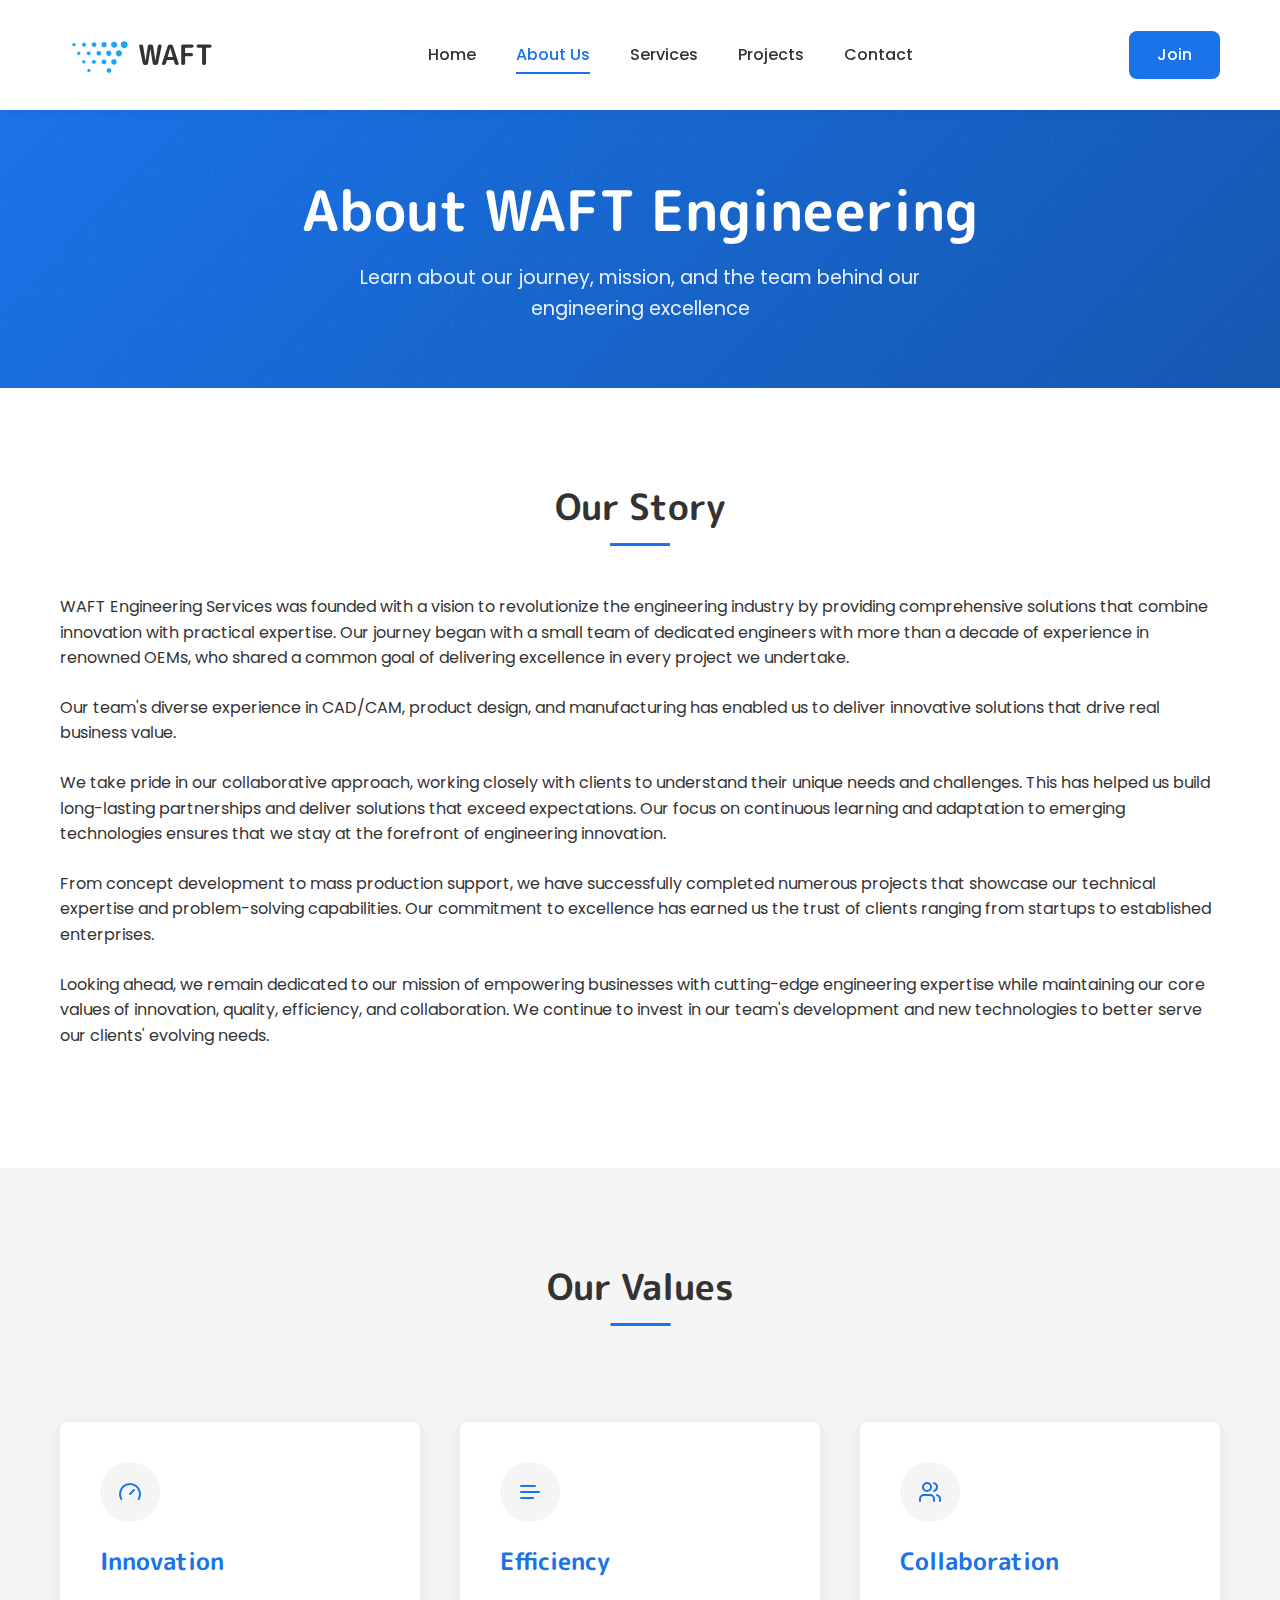
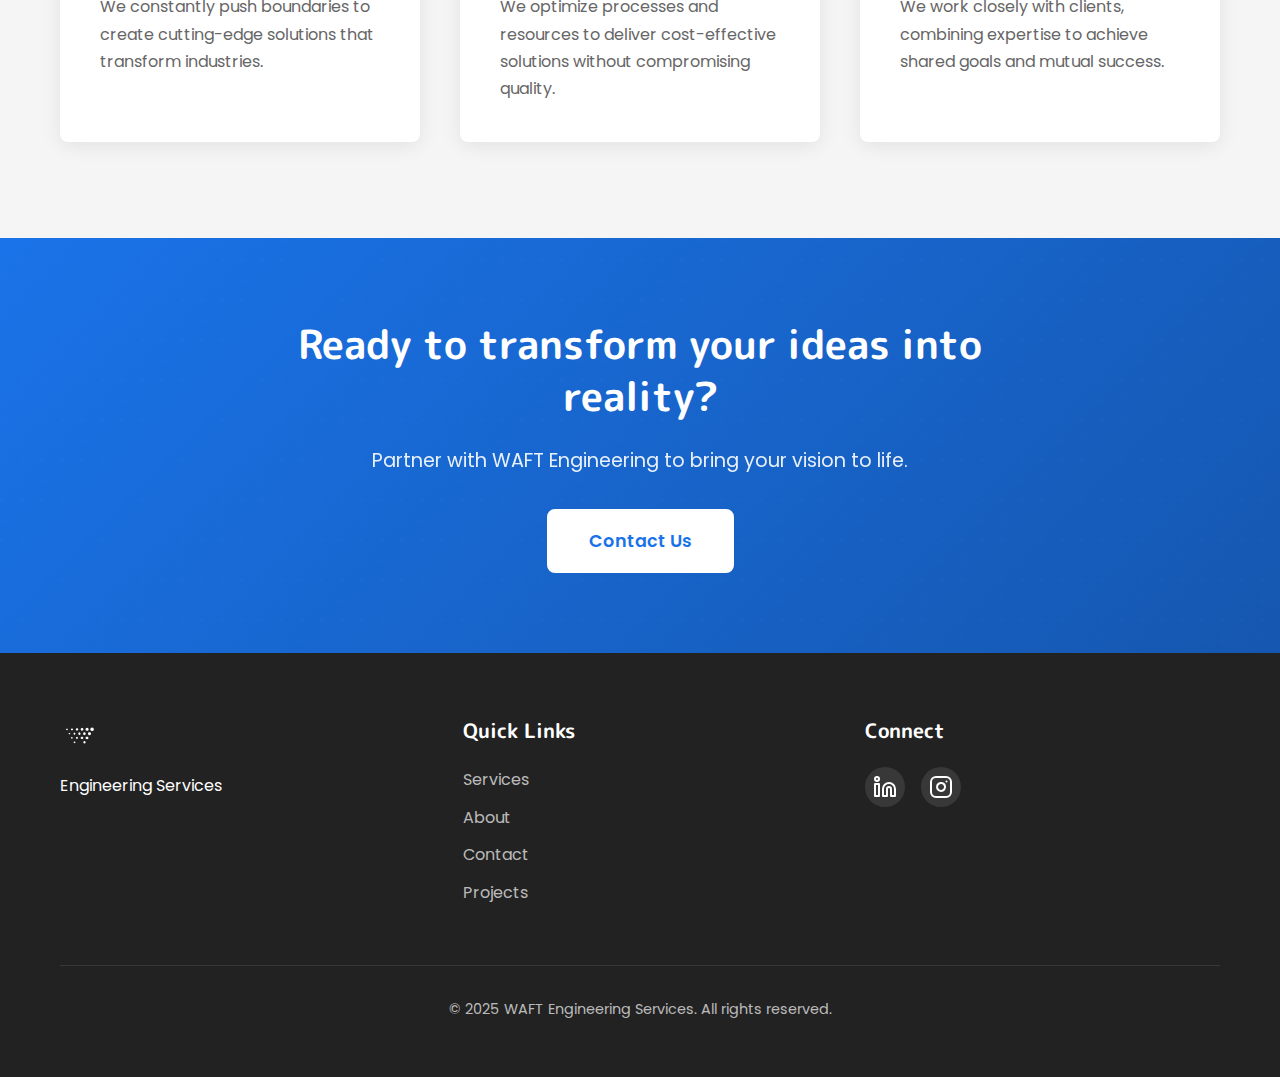
==== commit f61455a2: "Customised every page except projects" ====
--- a/about.html
+++ b/about.html
@@ -25,8 +25,8 @@
                     <li><a href="contact.html">Contact</a></li>
                 </ul>
                 <div class="auth-buttons">
-                    <a href="#" class="btn btn-secondary">Join</a>
-                    <a href="#" class="btn btn-primary">Learn</a>
+                    <a href="contact.html" class="btn btn-primary">Join</a>
+                    <!--<a href="#" class="btn btn-primary">Learn</a>-->
                 </div>
             </nav>
         </div>
@@ -45,8 +45,8 @@
         <section class="about-story">
             <div class="container">
                 <h2 class="section-heading">Our Story</h2>
-                <p>WAFT Engineering Services was founded with a vision to revolutionize the engineering industry by providing comprehensive solutions that combine innovation with practical expertise. Our journey began with a small team of dedicated engineers who shared a common goal of delivering excellence in every project we undertake.</p>
-                <p>Over the years, we have built a strong reputation for our commitment to quality and our ability to tackle complex engineering challenges across various industries. Our team's diverse experience in CAD/CAM, product design, and manufacturing has enabled us to deliver innovative solutions that drive real business value.</p>
+                <p>WAFT Engineering Services was founded with a vision to revolutionize the engineering industry by providing comprehensive solutions that combine innovation with practical expertise. Our journey began with a small team of dedicated engineers with more than a decade of experience in renowned OEMs, who shared a common goal of delivering excellence in every project we undertake.</p>
+                <p>Our team's diverse experience in CAD/CAM, product design, and manufacturing has enabled us to deliver innovative solutions that drive real business value.</p>
                 <p>We take pride in our collaborative approach, working closely with clients to understand their unique needs and challenges. This has helped us build long-lasting partnerships and deliver solutions that exceed expectations. Our focus on continuous learning and adaptation to emerging technologies ensures that we stay at the forefront of engineering innovation.</p>
                 <p>From concept development to mass production support, we have successfully completed numerous projects that showcase our technical expertise and problem-solving capabilities. Our commitment to excellence has earned us the trust of clients ranging from startups to established enterprises.</p>
                 <p>Looking ahead, we remain dedicated to our mission of empowering businesses with cutting-edge engineering expertise while maintaining our core values of innovation, quality, efficiency, and collaboration. We continue to invest in our team's development and new technologies to better serve our clients' evolving needs.</p>
@@ -107,7 +107,7 @@
         </section>
 
         <!-- Business Roadmap Section -->
-        <section class="roadmap">
+        <!-- <section class="roadmap">
             <div class="container">
                 <h2 class="section-heading">Business Roadmap</h2>
                 <div class="roadmap-grid">
@@ -128,9 +128,9 @@
                     </div>
                 </div>
             </div>
-        </section>
-
-        <!-- Team Section -->
+        </section> -->
+
+        <!-- Team Section
          <br>
          <br>
         <section class="team">
@@ -195,7 +195,7 @@
                     </div>
                 </div>
             </div>
-        </section>
+        </section> -->
 
         <!-- CTA Section -->
         <section class="cta">
@@ -231,7 +231,7 @@
                 <div class="footer-contact">
                     <h3>Connect</h3>
                     <div class="social-links">
-                        <a href="#" class="social-link">
+                        <a href="https://www.linkedin.com/company/waft-engineering-services" class="social-link" target="_blank" rel="noopener noreferrer">
                             <svg xmlns="http://www.w3.org/2000/svg" width="24" height="24" viewBox="0 0 24 24" fill="none" stroke="currentColor" stroke-width="2" stroke-linecap="round" stroke-linejoin="round">
                                 <path d="M16 8a6 6 0 0 1 6 6v7h-4v-7a2 2 0 0 0-2-2 2 2 0 0 0-2 2v7h-4v-7a6 6 0 0 1 6-6z"></path>
                                 <rect width="4" height="12" x="2" y="9"></rect>
@@ -240,11 +240,6 @@
                         </a>
                         <a href="#" class="social-link">
                             <svg xmlns="http://www.w3.org/2000/svg" width="24" height="24" viewBox="0 0 24 24" fill="none" stroke="currentColor" stroke-width="2" stroke-linecap="round" stroke-linejoin="round">
-                                <path d="M22 4s-.7 2.1-2 3.4c1.6 10-9.4 17.3-18 11.6 2.2.1 4.4-.6 6-2C3 15.5.5 9.6 3 5c2.2 2.6 5.6 4.1 9 4-.9-4.2 4-6.6 7-3.8 1.1 0 3-1.2 3-1.2z"></path>
-                            </svg>
-                        </a>
-                        <a href="#" class="social-link">
-                            <svg xmlns="http://www.w3.org/2000/svg" width="24" height="24" viewBox="0 0 24 24" fill="none" stroke="currentColor" stroke-width="2" stroke-linecap="round" stroke-linejoin="round">
                                 <rect width="20" height="20" x="2" y="2" rx="5" ry="5"></rect>
                                 <path d="M16 11.37A4 4 0 1 1 12.63 8 4 4 0 0 1 16 11.37z"></path>
                                 <line x1="17.5" x2="17.51" y1="6.5" y2="6.5"></line>
--- a/css/style.css
+++ b/css/style.css
@@ -1232,6 +1232,29 @@
 }
 
 .map-wrapper {
+    width: 100%;
+    height: 100%;
+}
+
+.map-container {
+    width: 100%;
+    height: 600px;
+    overflow: hidden;
+    position: relative;
+}
+
+.map-container iframe {
+    position: absolute;
+    top: 0;
+    left: 0;
+    bottom: 0;
+    right: 0;
+    width: 100%;
+    height: 100%;
+    border: none;
+}
+
+.map-wrapper {
     animation: fadeInRight 1s ease;
 }
 
